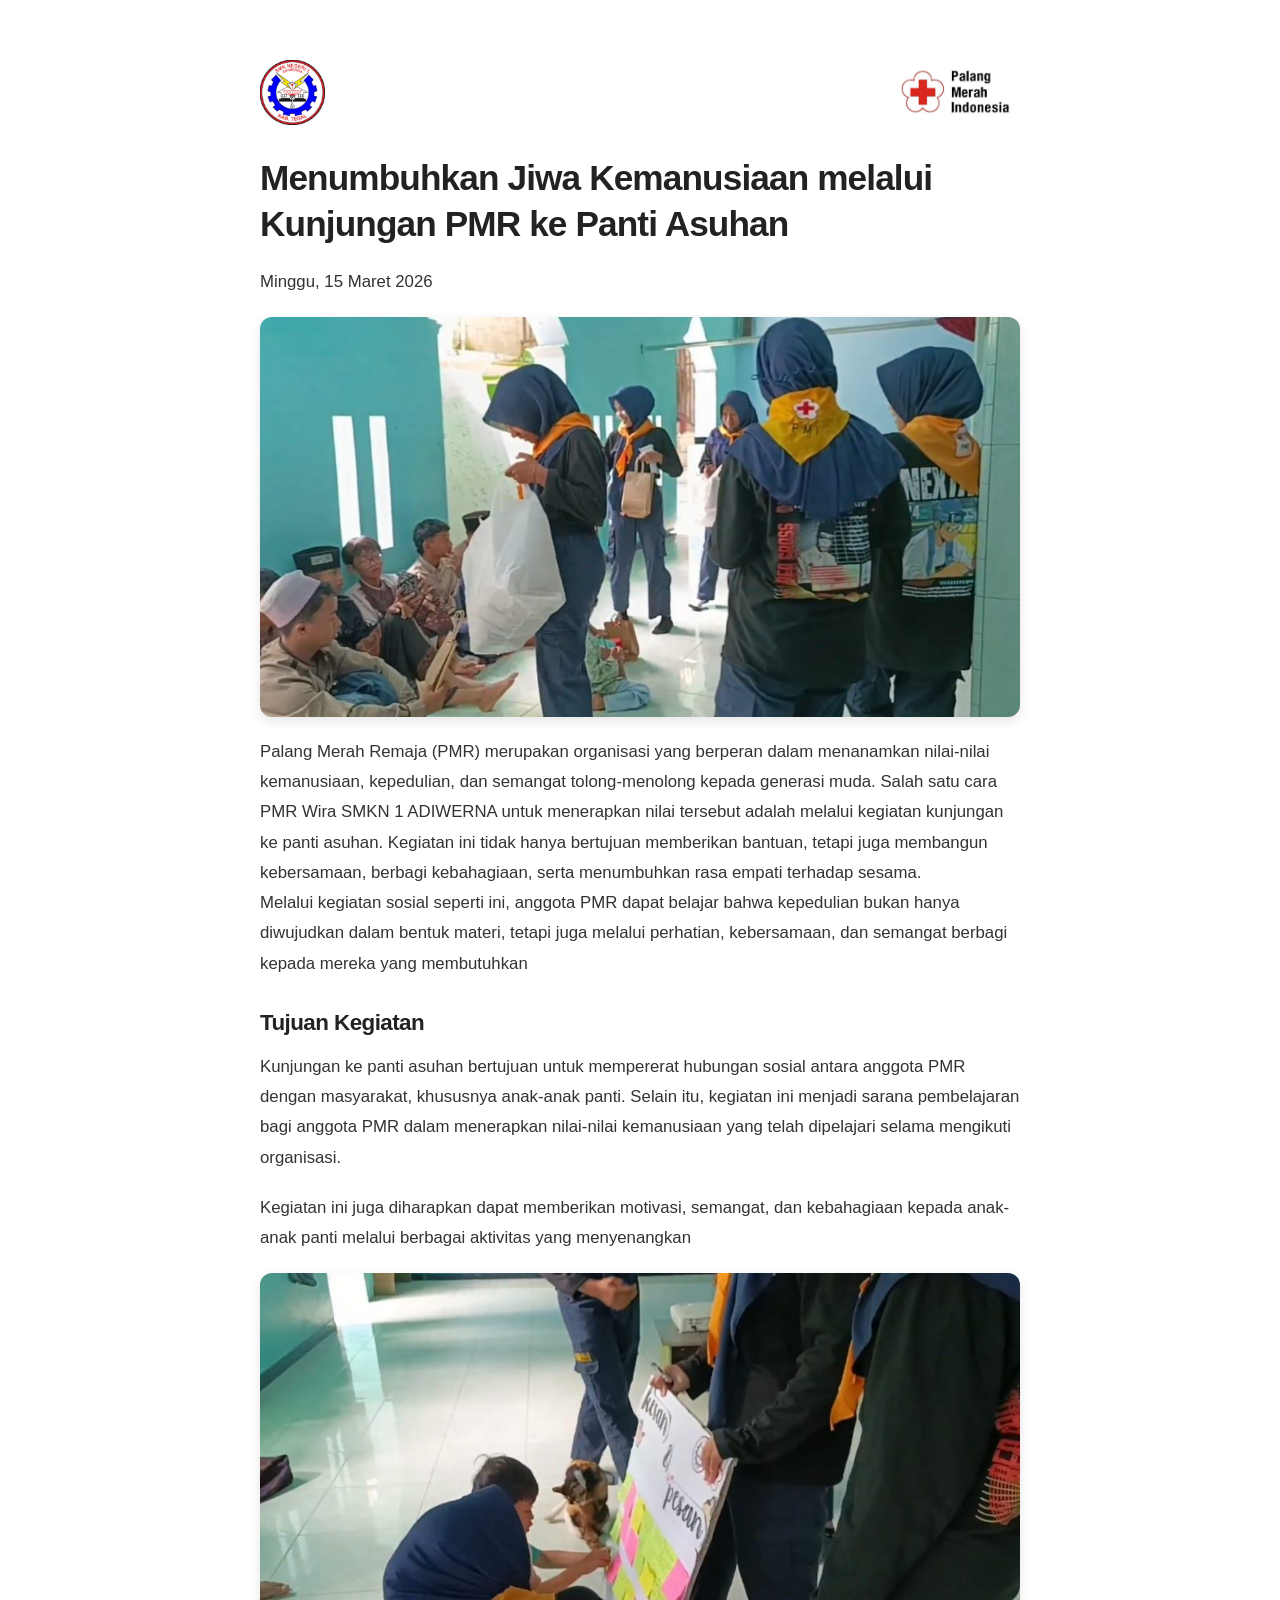
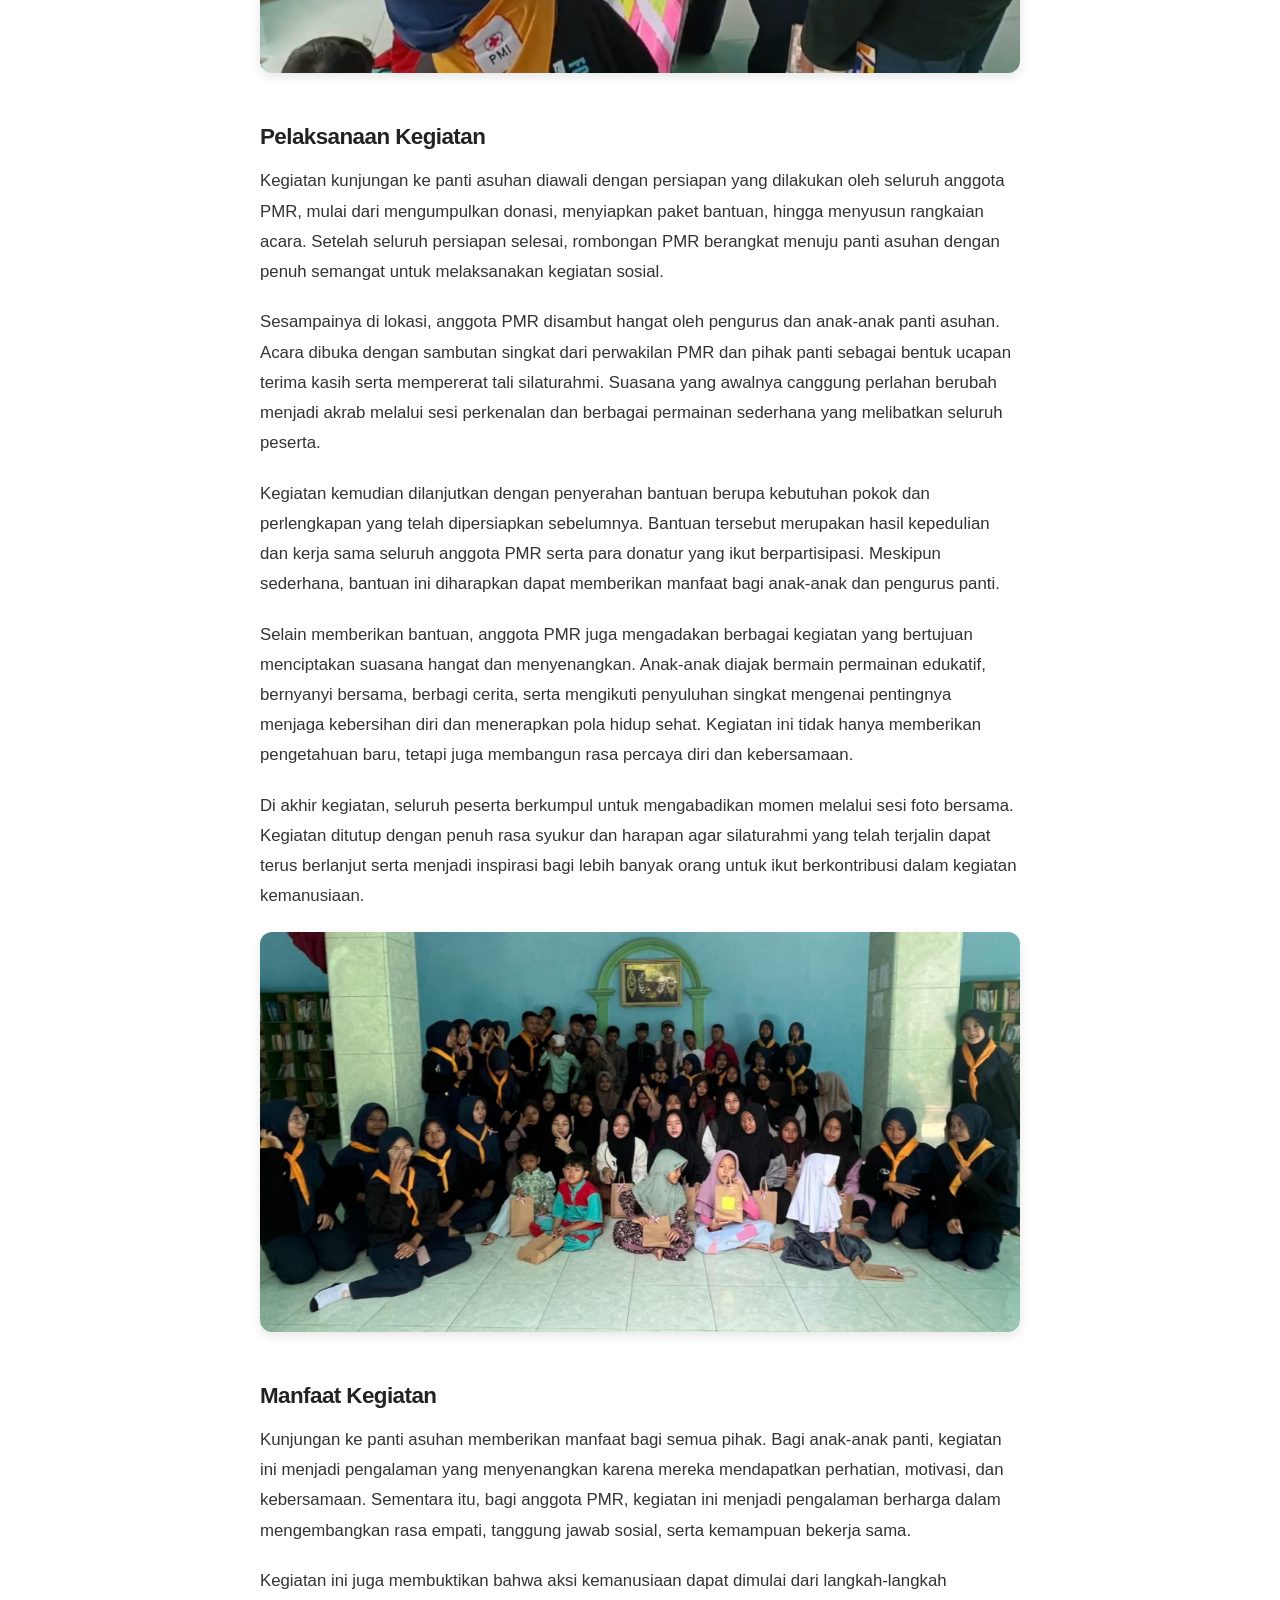
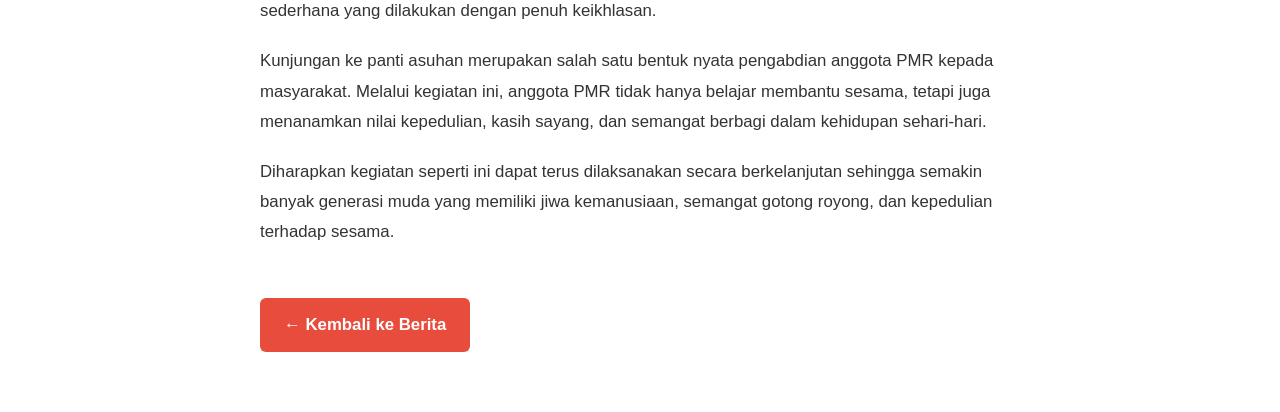
==== berita-bakti-sosial.html @ 1cd14cb6 "Initial commit" ====
<!DOCTYPE html>
<html lang="id">
<head>
    <meta charset="UTF-8">
    <meta name="viewport" content="width=device-width, initial-scale=1.0">
    <title>Menumbuhkan Jiwa Kemanusiaan melalui 
Kunjungan PMR ke Panti Asuhan</title>
    <link rel="stylesheet" href="style.css">
    <style>
        .article-container {
            max-width: 800px;
            margin: 60px auto 60px auto;
            padding: 0 20px;
        }
        /* Style untuk logo di atas */
        .article-header-logos {
            display: flex;
            justify-content: space-between;
            align-items: center;
            margin-bottom: 30px;
        }
        .article-header-logos img {
            height: 65px;
            object-fit: contain;
        }
        .article-title {
            font-size: 2.2rem;
            color: #222;
            line-height: 1.3;
            margin-bottom: 20px;
        }
        .featured-image {
            width: 100%;
            height: 400px;
            object-fit: cover;
            border-radius: 12px;
            margin-bottom: 10px;
            box-shadow: 0 4px 12px rgba(0,0,0,0.1);
        }
        .image-caption {
            font-size: 0.85rem;
            color: #666;
            text-align: center;
            margin-bottom: 30px;
            font-style: italic;
        }
        .article-content {
            line-height: 1.8;
            font-size: 1.05rem;
            color: #333;
        }
        .article-content p {
            margin-bottom: 20px;
        }
        .article-content h3 {
            font-size: 1.4rem;
            color: #222;
            margin-top: 30px;
            margin-bottom: 15px;
        }
        .article-content ul {
            margin-bottom: 25px;
            padding-left: 20px;
        }
        .article-content li {
            margin-bottom: 8px;
        }
        .back-btn {
            display: inline-block;
            margin-top: 30px;
            padding: 12px 24px;
            background: #e74c3c;
            color: white;
            text-decoration: none;
            border-radius: 6px;
            font-weight: bold;
            transition: background 0.3s ease;
        }
        .back-btn:hover {
            background: #c0392b;
        }
    </style>
</head>
<body>

    <main class="article-container">

        <!-- LOGO SEKOLAH (KIRI) & LOGO PMI (KANAN) -->
        <div class="article-header-logos">
            <img src="logo.jpg" alt="Logo SMKN 1 Adiwerna">
            <img src="logo-pmi.jpg" alt="Logo PMI">
        </div>

        <h1 class="article-title">Menumbuhkan Jiwa Kemanusiaan melalui 
Kunjungan PMR ke Panti Asuhan</h1>    

        <div class="article-content">
            <p>
                Minggu, 15 Maret 2026
            </p>
            <img src="baksos1.png"  class="featured-image">
        

        <div class="article-content">

Palang Merah Remaja (PMR) merupakan organisasi yang berperan dalam menanamkan 
nilai-nilai kemanusiaan, kepedulian, dan semangat tolong-menolong kepada generasi muda. 
Salah satu cara PMR Wira SMKN 1 ADIWERNA untuk menerapkan nilai tersebut adalah 
melalui kegiatan kunjungan ke panti asuhan. Kegiatan ini tidak hanya bertujuan memberikan 
bantuan, tetapi juga membangun kebersamaan, berbagi kebahagiaan, serta menumbuhkan rasa 
empati terhadap sesama.
            <p>
                
            
            Melalui kegiatan sosial seperti ini, anggota PMR dapat belajar bahwa kepedulian bukan 
hanya diwujudkan dalam bentuk materi, tetapi juga melalui perhatian, kebersamaan, dan 
semangat berbagi kepada mereka yang membutuhkan
        </p>

        <h3><strong>Tujuan Kegiatan</strong></h3>
        
        <p>Kunjungan ke panti asuhan bertujuan untuk mempererat hubungan sosial antara 
anggota PMR dengan masyarakat, khususnya anak-anak panti. Selain itu, kegiatan ini menjadi 
sarana pembelajaran bagi anggota PMR dalam menerapkan nilai-nilai kemanusiaan yang telah 
dipelajari selama mengikuti organisasi.</p>
<p>Kegiatan ini juga diharapkan dapat memberikan motivasi, semangat, dan 
kebahagiaan kepada anak-anak panti melalui berbagai aktivitas yang menyenangkan</p>
 <div class="article-content">
            <img src="baksos2.png"  class="featured-image">
        <div class="article-content">
            <h3><strong>Pelaksanaan Kegiatan</strong></h3>
            <p>Kegiatan kunjungan ke panti asuhan diawali dengan persiapan yang dilakukan oleh 
seluruh anggota PMR, mulai dari mengumpulkan donasi, menyiapkan paket bantuan, hingga 
menyusun rangkaian acara. Setelah seluruh persiapan selesai, rombongan PMR berangkat 
menuju panti asuhan dengan penuh semangat untuk melaksanakan kegiatan sosial.</p>
<p>Sesampainya di lokasi, anggota PMR disambut hangat oleh pengurus dan anak-anak 
panti asuhan. Acara dibuka dengan sambutan singkat dari perwakilan PMR dan pihak panti 
sebagai bentuk ucapan terima kasih serta mempererat tali silaturahmi. Suasana yang awalnya 
canggung perlahan berubah menjadi akrab melalui sesi perkenalan dan berbagai permainan 
sederhana yang melibatkan seluruh peserta.</p>
<p>Kegiatan kemudian dilanjutkan dengan penyerahan bantuan berupa kebutuhan pokok 
dan perlengkapan yang telah dipersiapkan sebelumnya. Bantuan tersebut merupakan hasil 
kepedulian dan kerja sama seluruh anggota PMR serta para donatur yang ikut berpartisipasi. 
Meskipun sederhana, bantuan ini diharapkan dapat memberikan manfaat bagi anak-anak dan 
pengurus panti.</p>
<p>Selain memberikan bantuan, anggota PMR juga mengadakan berbagai kegiatan yang 
bertujuan menciptakan suasana hangat dan menyenangkan. Anak-anak diajak bermain 
permainan edukatif, bernyanyi bersama, berbagi cerita, serta mengikuti penyuluhan singkat 
mengenai pentingnya menjaga kebersihan diri dan menerapkan pola hidup sehat. Kegiatan ini 
tidak hanya memberikan pengetahuan baru, tetapi juga membangun rasa percaya diri dan 
kebersamaan.</p>
 <p>Di akhir kegiatan, seluruh peserta berkumpul untuk mengabadikan momen melalui sesi 
foto bersama. Kegiatan ditutup dengan penuh rasa syukur dan harapan agar silaturahmi yang 
telah terjalin dapat terus berlanjut serta menjadi inspirasi bagi lebih banyak orang untuk ikut 
berkontribusi dalam kegiatan kemanusiaan.</p>
<div class="article-content">
            <img src="baksos3.png"  class="featured-image">
        <div class="article-content">
            <h3><strong>Manfaat Kegiatan</strong></h3>
           <p> Kunjungan ke panti asuhan memberikan manfaat bagi semua pihak. Bagi anak-anak 
panti, kegiatan ini menjadi pengalaman yang menyenangkan karena mereka mendapatkan 
perhatian, motivasi, dan kebersamaan. Sementara itu, bagi anggota PMR, kegiatan ini menjadi 
pengalaman berharga dalam mengembangkan rasa empati, tanggung jawab sosial, serta 
kemampuan bekerja sama.</p>
<p>Kegiatan ini juga membuktikan bahwa aksi kemanusiaan dapat dimulai dari langkah-langkah sederhana yang dilakukan dengan penuh keikhlasan.</p>
<p>Kunjungan ke panti asuhan merupakan salah satu bentuk nyata pengabdian anggota 
PMR kepada masyarakat. Melalui kegiatan ini, anggota PMR tidak hanya belajar membantu 
sesama, tetapi juga menanamkan nilai kepedulian, kasih sayang, dan semangat berbagi dalam 
kehidupan sehari-hari.</p>
<p>Diharapkan kegiatan seperti ini dapat terus dilaksanakan secara berkelanjutan sehingga 
semakin banyak generasi muda yang memiliki jiwa kemanusiaan, semangat gotong royong, 
dan kepedulian terhadap sesama.</p>


        </div>

        <a href="index.html#berita" class="back-btn">← Kembali ke Berita</a>
    </main>

</body>
</html>
---- style.css ----
/* =====================================
   WEBSITE PMR WIRA
   SMK NEGERI 1 ADIWERNA
   ===================================== */

:root {
    --red: #b90f25;
    --red-dark: #85091a;
    --red-soft: #fff0f2;
    --ink: #22252a;
    --muted: #737780;
    --paper: #ffffff;
    --soft: #f5f5f3;
    --line: #ece7e7;
    --shadow: 0 12px 35px rgba(53, 18, 24, 0.08);
}

/* RESET */
* {
    box-sizing: border-box;
    margin: 0;
    padding: 0;
}

html {
    scroll-behavior: smooth;
    scroll-padding-top: 85px;
}

body {
    font-family: "Segoe UI", Arial, sans-serif;
    color: var(--ink);
    background: var(--paper);
    line-height: 1.7;
}

a {
    color: inherit;
}

section {
    padding: 88px max(6%, calc((100% - 1180px) / 2));
}

h1,
h2,
h3 {
    line-height: 1.25;
    letter-spacing: -0.025em;
}

p {
    line-height: 1.8;
}

/* =====================================
   1. NAVBAR
   ===================================== */

.brand-logo {
    width: 40px;
    height: 40px;
    object-fit: contain;
    border-radius: 50%;
}

.navbar {
    height: 76px;
    display: flex;
    align-items: center;
    justify-content: space-between;
    gap: 24px;
    padding: 0 max(5%, calc((100% - 1240px) / 2));
    background: rgba(255, 255, 255, 0.97);
    border-bottom: 1px solid #f0eeee;
    position: sticky;
    top: 0;
    z-index: 100;
}

.brand {
    display: flex;
    align-items: center;
    gap: 10px;
    text-decoration: none;
    flex-shrink: 0;
}

.brand-mark {
    width: 34px;
    height: 34px;
    display: grid;
    place-items: center;
    border-radius: 10px;
    background: var(--red);
    color: white;
    font-size: 21px;
    font-weight: 900;
}

.brand strong {
    display: block;
    font-size: 14px;
    line-height: 1.2;
}

.brand small {
    display: block;
    color: #85858a;
    font-size: 9px;
    margin-top: 3px;
}

.nav-links {
    display: flex;
    align-items: center;
    gap: 23px;
}

.nav-links a {
    text-decoration: none;
    font-size: 11px;
    font-weight: 700;
    color: #55565c;
    transition: color 0.2s;
    white-space: nowrap;
}

.nav-links a:hover,
.nav-links a:focus {
    color: var(--red);
}

.menu-toggle {
    display: none;
    border: none;
    background: var(--red);
    color: white;
    border-radius: 8px;
    padding: 7px 11px;
    font-size: 21px;
    cursor: pointer;
}

/* =====================================
   2. BERANDA / HERO
   ===================================== */

.hero {
    min-height: 570px;
    position: relative;
    isolation: isolate;
    display: grid;
    place-items: center;
    text-align: center;
    color: white;
    padding: 90px 7%;

    background-image: url("foto bg.jpg");
    background-size: cover;
    background-position: center;
    background-repeat: no-repeat;

    overflow: hidden;
}

.hero::before,
.hero::after {
    content: "";
    position: absolute;
    z-index: -1;
    border: 1px solid rgba(255, 255, 255, 0.11);
    border-radius: 50%;
}

.hero::before {
    width: 540px;
    height: 540px;
    right: -100px;
    top: -230px;
    box-shadow:
        0 0 0 45px rgba(255, 255, 255, 0.025),
        0 0 0 95px rgba(255, 255, 255, 0.02);
}

.hero::after {
    width: 350px;
    height: 350px;
    left: -120px;
    bottom: -220px;
    box-shadow: 0 0 0 45px rgba(255, 255, 255, 0.025);
}

.hero-shade {
    position: absolute;
    inset: 0;
    z-index: -1;
    background: radial-gradient(
        ellipse at 50% 35%,
        rgba(237, 57, 83, 0.23),
        transparent 60%
    );
}

.hero-content {
    max-width: 800px;
}

.eyebrow {
    display: inline-block;
    color: white;
    font-size: 15px;
    font-weight: 800;
    letter-spacing: 2.4px;
}

.eyebrow.red {
    color: var(--red);
}

.eyebrow.light {
    color: #d20a28;
}

.hero h1 {
    margin: 20px 0;
    font-size: clamp(38px, 5.5vw, 65px);
    font-weight: 850;
    color: rgba(255, 255, 255, 0.85);
}

.hero h1 span {
    color: rgb(255, 255, 255, 0.85);
}

.hero-content > p {
    max-width: 620px;
    margin: 0 auto;
    color: #faf7f8;
    font-size: 15px;
}

.hero-actions {
    display: flex;
    justify-content: center;
    flex-wrap: wrap;
    gap: 12px;
    margin-top: 30px;
}

.btn {
    display: inline-flex;
    align-items: center;
    gap: 18px;
    padding: 12px 19px;
    border-radius: 30px;
    font-size: 11px;
    font-weight: 800;
    text-decoration: none;
    transition: transform 0.2s, background 0.2s;
}

.btn:hover {
    transform: translateY(-3px);
}

.btn-red {
    background: #e21b38;
    color: white;
    box-shadow: 0 8px 20px #31081255;
}

.btn-red:hover {
    background: #f02d49;
}

.btn-glass {
    border: 1px solid #ffffff70;
    color: white;
    background: #ffffff0b;
}

.scroll-cue {
    position: absolute;
    bottom: 24px;
    color: #f8dce1;
    font-size: 9px;
    letter-spacing: 2px;
    text-decoration: none;
}

.scroll-cue span {
    padding-left: 10px;
}

/* =====================================
   3. JUDUL SECTION
   ===================================== */

.section-heading {
    text-align: center;
    max-width: 720px;
    margin: 0 auto 43px;
}

.section-heading h2 {
    font-size: clamp(28px, 3vw, 38px);
    margin: 11px 0 12px;
}

.section-heading h2 span {
    color: var(--red);
}

.section-heading > p {
    color: var(--muted);
    font-size: 13px;
}

/* BACKGROUND SECTION */

.soft-bg {
    background: #f5f5f3;
}

/* =====================================
   4. TENTANG KAMI
   Background: Putih
   ===================================== */

.about-grid {
    display: grid;
    grid-template-columns: 1fr 1fr;
    gap: 52px;
    align-items: center;
}

.about-copy {
    width: 100%;
}

.about-photo {
    min-height: 340px;
    overflow: hidden;
    border-radius: 18px;
    box-shadow: var(--shadow);
}

.about-photo img {
    width: 100%;
    height: 340px;
    object-fit: cover;
    display: block;
}

.photo-placeholder {
    display: flex;
    flex-direction: column;
    align-items: center;
    justify-content: center;
    background: linear-gradient(145deg, #f9dfe3, #f2b9c2);
    color: var(--red-dark);
    text-align: center;
}

.photo-symbol {
    display: grid;
    place-items: center;
    width: 100px;
    height: 100px;
    border-radius: 50%;
    background: #ffffff90;
    font-size: 58px;
}

.photo-placeholder p {
    margin-top: 15px;
    font-weight: 800;
}

.photo-placeholder small {
    font-size: 11px;
}

.about-copy h3 {
    font-size: 24px;
    margin-bottom: 17px;
}

.about-copy > p {
    font-size: 14px;
    color: var(--muted);
    margin-bottom: 14px;
}

.mini-stat {
    display: flex;
    align-items: center;
    gap: 13px;
    padding: 15px;
    margin-top: 20px;
    border-radius: 12px;
    background: var(--red-soft);
}

.mini-stat > span {
    display: grid;
    place-items: center;
    width: 40px;
    height: 40px;
    border-radius: 10px;
    background: white;
    color: var(--red);
    font-size: 25px;
}

.mini-stat strong,
.mini-stat small {
    display: block;
}

.mini-stat strong {
    font-size: 12px;
}

.mini-stat small {
    font-size: 10px;
    color: var(--muted);
    margin-top: 3px;
}

/* VISI DAN MISI */

.vision-grid {
    display: grid;
    grid-template-columns: 0.85fr 1.15fr;
    gap: 24px;
    margin-top: 60px;
}

.vision-card {
    padding: 30px;
    border: 1px solid #f0dfe2;
    border-radius: 15px;
    background: white;
    box-shadow: var(--shadow);
}

.round-icon {
    width: 43px;
    height: 43px;
    display: grid;
    place-items: center;
    border-radius: 50%;
    background: var(--red-soft);
    color: var(--red);
    font-size: 23px;
}

.vision-card h3 {
    margin: 16px 0 10px;
    font-size: 19px;
}

.vision-card p,
.vision-card li {
    color: var(--muted);
    font-size: 12px;
}

.vision-card ul {
    list-style: none;
}

.vision-card li {
    position: relative;
    padding: 7px 0 7px 20px;
    border-bottom: 1px solid #f2eeee;
}

.vision-card li::before {
    content: "•";
    position: absolute;
    left: 3px;
    color: var(--red);
    font-size: 20px;
    line-height: 1.2;
}

.small-note {
    max-width: 900px;
    margin: 20px auto 0;
    color: #89858a;
    text-align: center;
    font-size: 10px;
}

/* =====================================
   5. KEPENGURUSAN
   Background: Abu-abu soft
   ===================================== */

.team-grid {
    display: grid;
    grid-template-columns: repeat(4, 1fr);
    gap: 20px;
}

.team-card {
    padding: 28px 18px;
    background: white;
    border: 1px solid #eee8e8;
    border-radius: 15px;
    text-align: center;
    transition: transform 0.2s, box-shadow 0.2s;
}

.team-card:hover {
    transform: translateY(-5px);
    box-shadow: var(--shadow);
}

.avatar {
    width: 87px;
    height: 87px;
    display: grid;
    place-items: center;
    margin: 0 auto 17px;
    border-radius: 50%;
    background: #f9e0e4;
    font-size: 42px;
}

.role,
.tag {
    color: var(--red);
    font-size: 13px;
    font-weight: 900;
    letter-spacing: 1px;
}

.team-card h3 {
    font-size: 14px;
    margin: 4px 0 3px;
}

.team-grid {
    display: flex;
    flex-direction: column;
    align-items: center;
    gap: 30px;
}

.pembina-card {
    width: 280px;
}

.pengurus-pimpinan {
    display: grid;
    grid-template-columns: repeat(2, minmax(0, 1fr));
    gap: 25px;
    width: 100%;
    max-width: 600px;
}

.pengurus-lainnya {
    display: grid;
    grid-template-columns: repeat(4, minmax(0, 1fr));
    gap: 15px;
    width: 100%;
}

.pengurus-pimpinan .team-card,
.pengurus-lainnya .team-card {
    min-width: 0;
    width: 100%;
}

/* =====================================
   6. KEGIATAN
   Background: Putih
   ===================================== */

.activity-grid {
    display: grid;
    grid-template-columns: repeat(3, minmax(0, 1fr));
    gap: 25px;
}

.activity-card {
    display: flex;
    gap: 17px;
    padding: 25px 22px;
    border: 1px solid var(--line);
    border-radius: 15px;
    background: rgb(255, 255, 255);
    transition: transform 0.2s, box-shadow 0.2s;
}

.activity-card:hover {
    transform: translateY(-4px);
    box-shadow: var(--shadow);
}

.activity-icon {
    flex: 0 0 47px;
    width: 47px;
    height: 47px;
    display: grid;
    place-items: center;
    border-radius: 13px;
    background: var(--red-soft);
    color: var(--red);
    font-size: 25px;
}

.card-body h3 {
    font-size: 15px;
    margin: 7px 0;
}

.card-body p {
    color: var(--muted);
    font-size: 11px;
    line-height: 1.8;
}

/* =====================================
   7. ARTIKEL DAN BERITA
   Background: Abu-abu soft
   ===================================== */

.heading-row {
    display: flex;
    align-items: end;
    justify-content: space-between;
    gap: 20px;
    max-width: none;
    text-align: left;
}

.heading-row > div {
    max-width: 700px;
}

.text-link {
    display: inline-block;
    padding: 9px 14px;
    border-radius: 22px;
    background: var(--red);
    color: white;
    font-size: 10px;
    font-weight: 800;
    text-decoration: none;
    white-space: nowrap;
}
.news-grid {
    display: grid;
    grid-template-columns: repeat(3, minmax(0, 1fr));
    gap: 23px;
    width: 100%;
}

.news-card {
    min-width: 0;
    height: 100%;
}
.news-card:hover {
    transform: translateY(-5px);
    box-shadow: var(--shadow);
}

.news-image {
    height: 185px;
    display: flex;
    align-items: end;
    padding: 16px;
    background: linear-gradient(135deg, #8f2436, #eaa3ae);
}

.news-image span {
    padding: 6px 9px;
    border-radius: 5px;
    background: #ffffffdf;
    color: var(--red);
    font-size: 9px;
    font-weight: 800;
    letter-spacing: 1px;
}

.news-one {
    background: url("foto-prestasi.png") center/cover no-repeat;
}

.news-two {
    background: url("foto-bina-madya-1.png") center/cover no-repeat;
}

.news-three {
    background: url("baksos3.png") center/cover no-repeat;
}


.news-body {
    padding: 21px;
}

.news-body small {
    color: var(--red);
    font-size: 9px;
    font-weight: 800;
    letter-spacing: 0.8px;
}

.news-body h3 {
    margin: 9px 0;
    font-size: 16px;
}

.news-body p {
    color: var(--muted);
    font-size: 11px;
}

.news-body a {
    display: inline-block;
    margin-top: 15px;
    color: var(--red);
    font-size: 11px;
    font-weight: 800;
    text-decoration: none;
}

/* =====================================
   8. KEJUARAAN DAN PRESTASI
   Background: Putih
   ===================================== */

.achievement-grid {
    display: grid;
    grid-template-columns: repeat(3, 1fr);
    gap: 22px;
}

.achievement-card {
    padding: 32px 25px;
    border: 1px solid #eee3e4;
    border-radius: 16px;
    text-align: center;
    background: white;
}

.achievement-card.featured {
    background: var(--red);
    color: white;
    border-color: var(--red);
    transform: translateY(-8px);
    box-shadow: 0 16px 35px #b90f2526;
}

.trophy {
    font-size: 43px;
    margin-bottom: 14px;
}

.achievement-card h3 {
    margin: 12px 0 9px;
    font-size: 18px;
}

.achievement-card p {
    font-size: 12px;
    color: var(--muted);
}

.achievement-card.featured p {
    color: #ffe8eb;
}

.achievement-card.featured .tag {
    color: #ffe1e6;
}

/* =====================================
   9. MEDIA SOSIAL
   Background: Abu-abu soft
   ===================================== */

.social-section {
    padding: 68px 6%;
    color: var(--ink);
    text-align: center;
    background: #f5f5f3;
}

.social-inner {
    max-width: 750px;
    margin: auto;
}

.social-inner h2 {
    font-size: clamp(27px, 4vw, 38px);
    margin: 12px 0;
}

.social-inner h2 span {
    color: var(--red);
}

.social-inner > p {
    color: var(--muted);
    font-size: 13px;
}

.social-links {
    display: flex;
    justify-content: center;
    flex-wrap: wrap;
    gap: 13px;
    margin: 27px 0 17px;
}

.social-links a {
    display: flex;
    align-items: center;
    gap: 10px;
    min-width: 130px;
    justify-content: center;
    padding: 12px 18px;
    border: 1px solid #e0dada;
    border-radius: 10px;
    color: var(--red);
    background: white;
    text-decoration: none;
    font-size: 20px;
    transition: background 0.2s;
}

.social-links a:hover {
    background: var(--red-soft);
}

.social-links span {
    font-size: 11px;
    font-weight: 800;
}

.social-inner > small {
    color: var(--muted);
    font-size: 10px;
}

/* =====================================
   10. FOOTER
   Background: Merah tua
   ===================================== */

footer {
    padding: 35px 6%;
    text-align: center;
    background: #8e0000;
    color: white;
}

.footer-brand {
    justify-content: center;
    margin-bottom: 13px;
}

footer > p {
    color: #ffe1e5;
    font-size: 11px;
}

footer .copyright {
    margin-top: 17px;
    padding-top: 16px;
    border-top: 1px solid #ffffff40;
    color: #ffdede;
    font-size: 10px;
}

/* =====================================
   11. RESPONSIVE TABLET
   ===================================== */

@media (max-width: 1050px) {
    .navbar {
        padding: 0 4%;
    }

    .nav-links {
        gap: 12px;
    }

    .nav-links a {
        font-size: 10px;
    }

    section {
        padding-left: 5%;
        padding-right: 5%;
    }

    .activity-grid {
        grid-template-columns: repeat(2, 1fr);
    }
}

/* =====================================
   12. RESPONSIVE HP
   ===================================== */

@media (max-width: 760px) {
    .navbar {
        height: 70px;
    }

    .menu-toggle {
        display: block;
    }

    .nav-links {
        display: none;
        position: absolute;
        top: 69px;
        left: 0;
        right: 0;
        padding: 18px 6% 22px;
        flex-direction: column;
        align-items: stretch;
        gap: 0;
        background: white;
        border-bottom: 1px solid var(--line);
        box-shadow: var(--shadow);
    }

    .nav-links.show {
        display: flex;
    }

    .nav-links a {
        padding: 11px 0;
        font-size: 13px;
        border-bottom: 1px solid #f4eeee;
    }

    .hero {
        min-height: 530px;
        padding: 70px 7%;
    }

    .hero h1 {
        font-size: 39px;
    }

    .about-grid,
    .vision-grid {
        grid-template-columns: 1fr;
    }

    .about-photo {
        min-height: 260px;
    }

    .team-grid {
        grid-template-columns: repeat(2, 1fr);
    }

    .news-grid,
    .achievement-grid {
        grid-template-columns: 1fr;
    }

    .heading-row {
        align-items: start;
        flex-direction: column;
    }

    .achievement-card.featured {
        transform: none;
    }
}

/* =====================================
   13. RESPONSIVE HP KECIL
   ===================================== */

@media (max-width: 480px) {
    section {
        padding: 62px 5%;
    }

    .hero h1 {
        font-size: 34px;
    }

    .hero-content > p {
        font-size: 13px;
    }

    .activity-grid {
        grid-template-columns: 1fr;
    }

    .activity-card {
        padding: 21px 18px;
    }

    .team-grid {
        gap: 12px;
    }

    .team-card {
        padding: 22px 10px;
    }

    .avatar {
        width: 68px;
        height: 68px;
        font-size: 34px;
    }

    .social-links {
        flex-direction: column;
        align-items: stretch;
    }

    .social-links a {
        width: 100%;
    }
}

/* =====================================
   14. TAMBAHAN RESPONSIVE DAN GAMBAR
   ===================================== */

@media (max-width: 600px) {
    .activity-grid {
        grid-template-columns: 1fr;
    }

    .pengurus-lainnya {
        grid-template-columns: repeat(2, minmax(0, 1fr));
    }
}

@media (min-width: 769px) {
    .about-grid {
        display: grid;
        grid-template-columns: 1fr 1fr;
        align-items: center;
    }
}

.member-avatar img {
    width: 85px;
    height: 85px;
    object-fit: cover;
    border-radius: 50%;
    display: block;
    margin: auto;
}

.section-title {
    font-size: 38px;
}
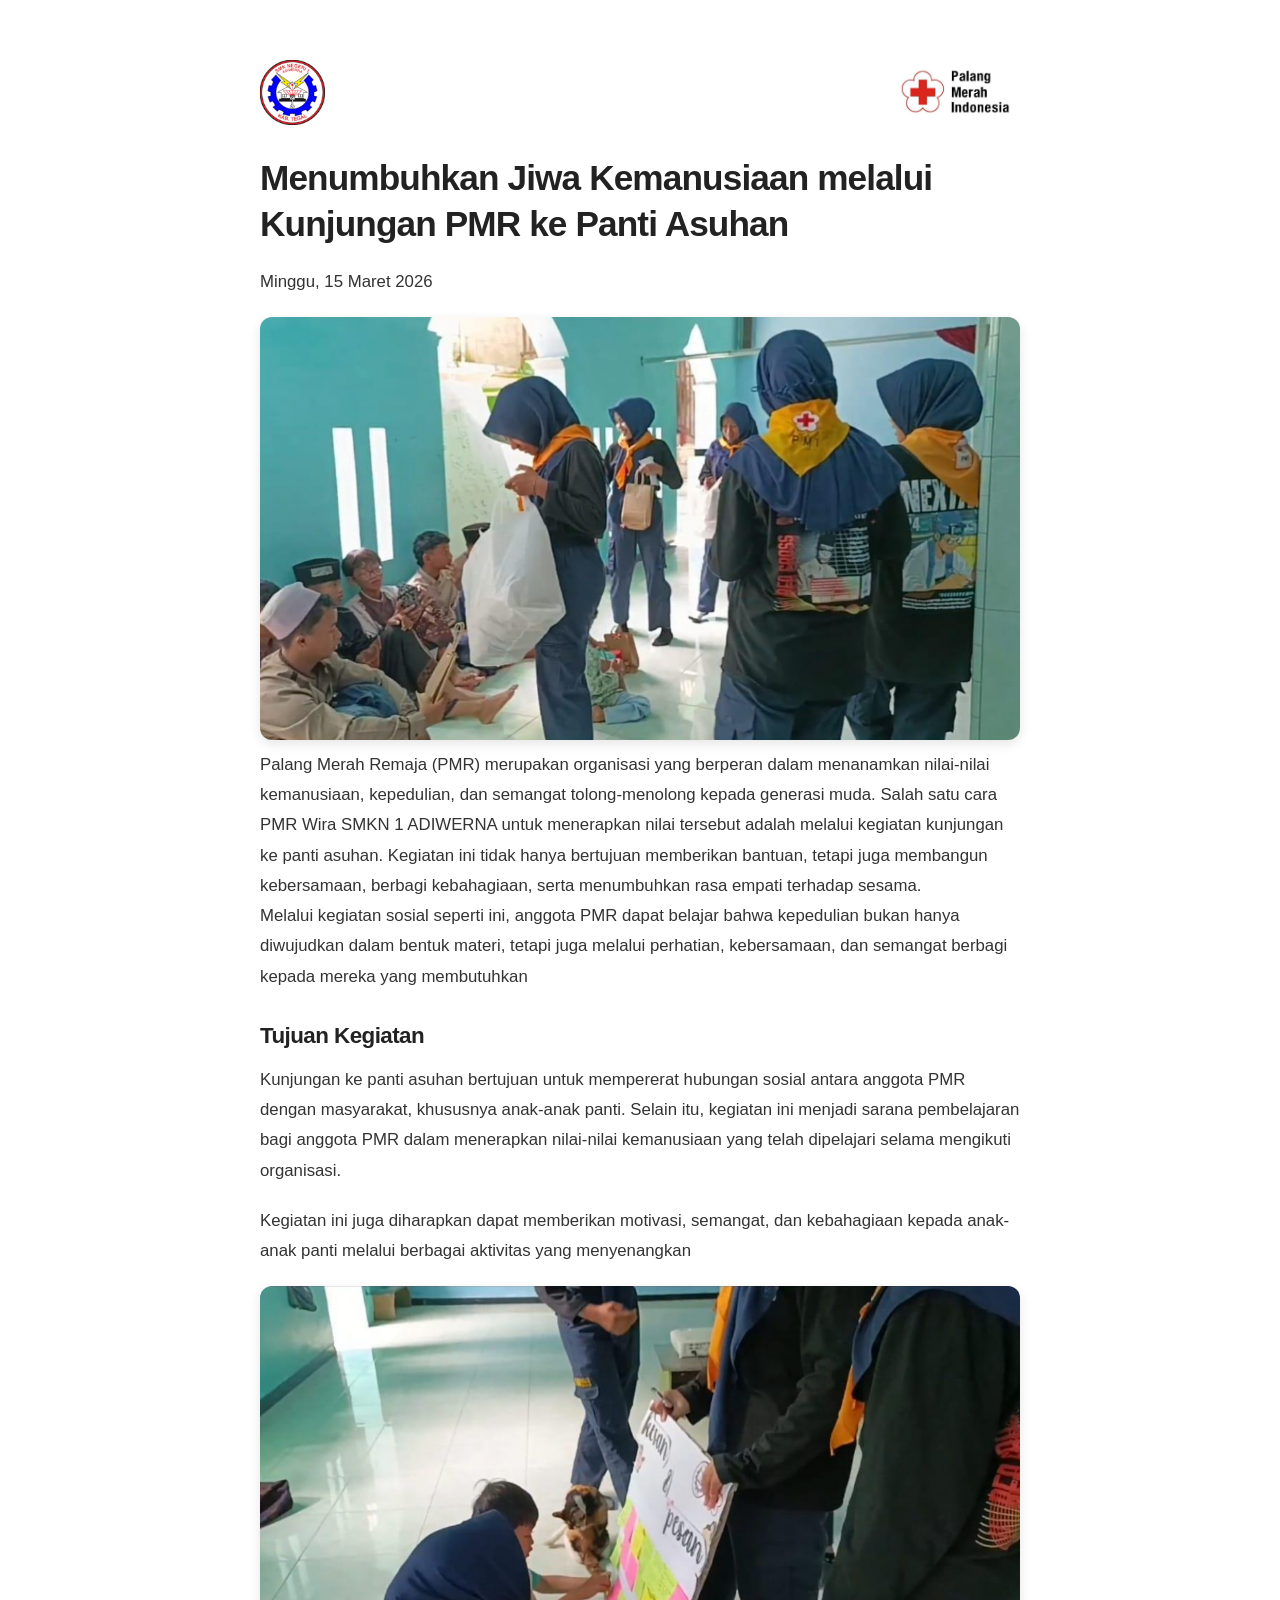
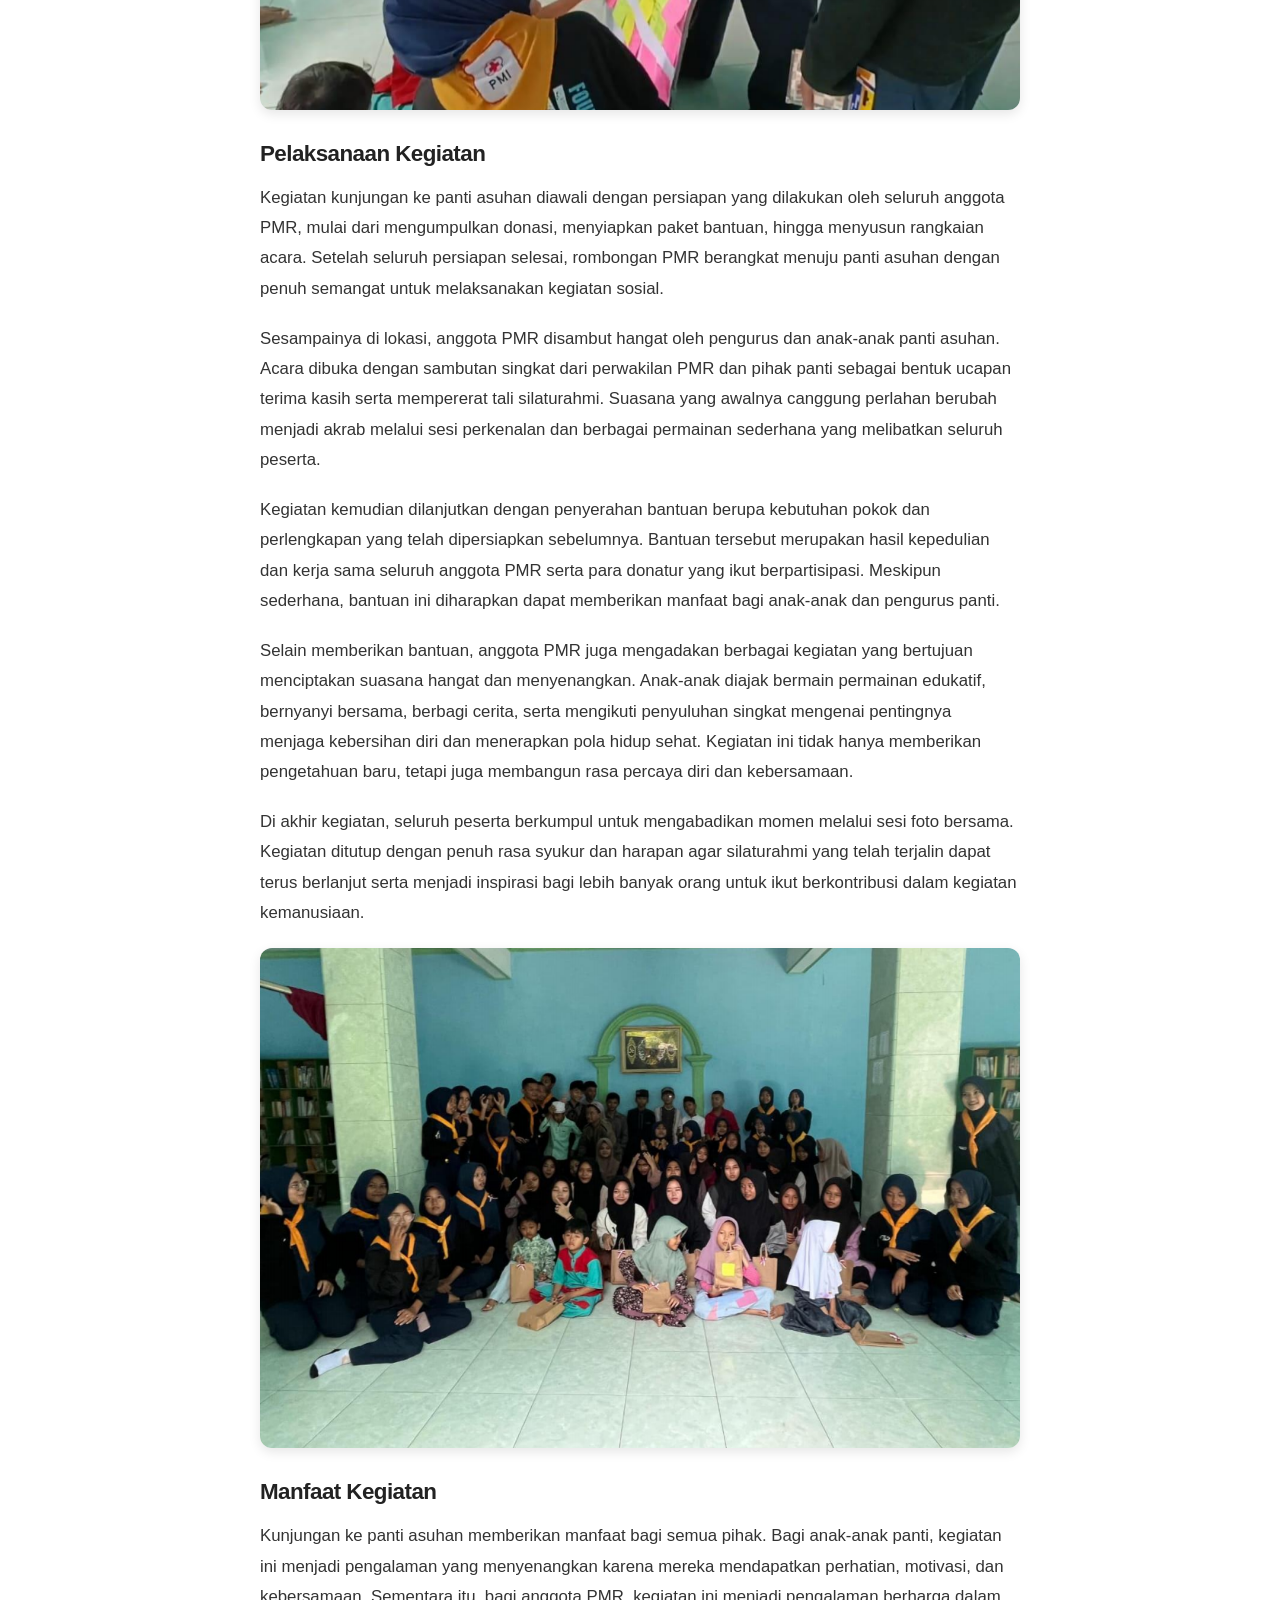
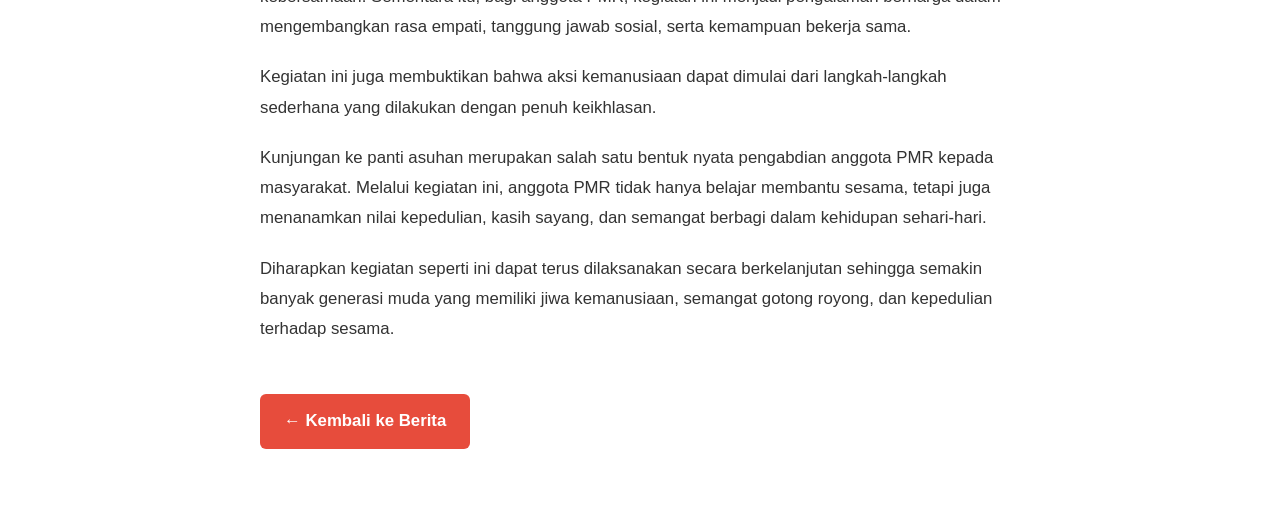
==== commit fb35dc41: "Update website PMR" ====
--- a/berita-bakti-sosial.html
+++ b/berita-bakti-sosial.html
@@ -29,14 +29,17 @@
             line-height: 1.3;
             margin-bottom: 20px;
         }
-        .featured-image {
-            width: 100%;
-            height: 400px;
-            object-fit: cover;
-            border-radius: 12px;
-            margin-bottom: 10px;
-            box-shadow: 0 4px 12px rgba(0,0,0,0.1);
-        }
+        
+.featured-image {
+    display: block;
+    width: 100%;
+    height: auto;
+    object-fit: contain;
+    border-radius: 12px;
+    margin: 20px 0 10px;
+    box-shadow: 0 4px 12px rgba(0,0,0,0.1);
+}
+
         .image-caption {
             font-size: 0.85rem;
             color: #666;
@@ -79,6 +82,38 @@
         .back-btn:hover {
             background: #c0392b;
         }
+        
+@media screen and (max-width: 600px) {
+    .article-container {
+        margin: 25px auto;
+        padding: 0 15px;
+    }
+
+    .article-title {
+        font-size: 1.6rem;
+    }
+
+    .article-header-logos img {
+        height: 50px;
+        max-width: 42%;
+    }
+
+    .article-content {
+        font-size: 1rem;
+        line-height: 1.7;
+    }
+
+    .featured-image {
+        width: 100%;
+        height: auto;
+    }
+
+    .image-caption {
+        font-size: 0.8rem;
+        line-height: 1.5;
+    }
+}
+
     </style>
 </head>
 <body>
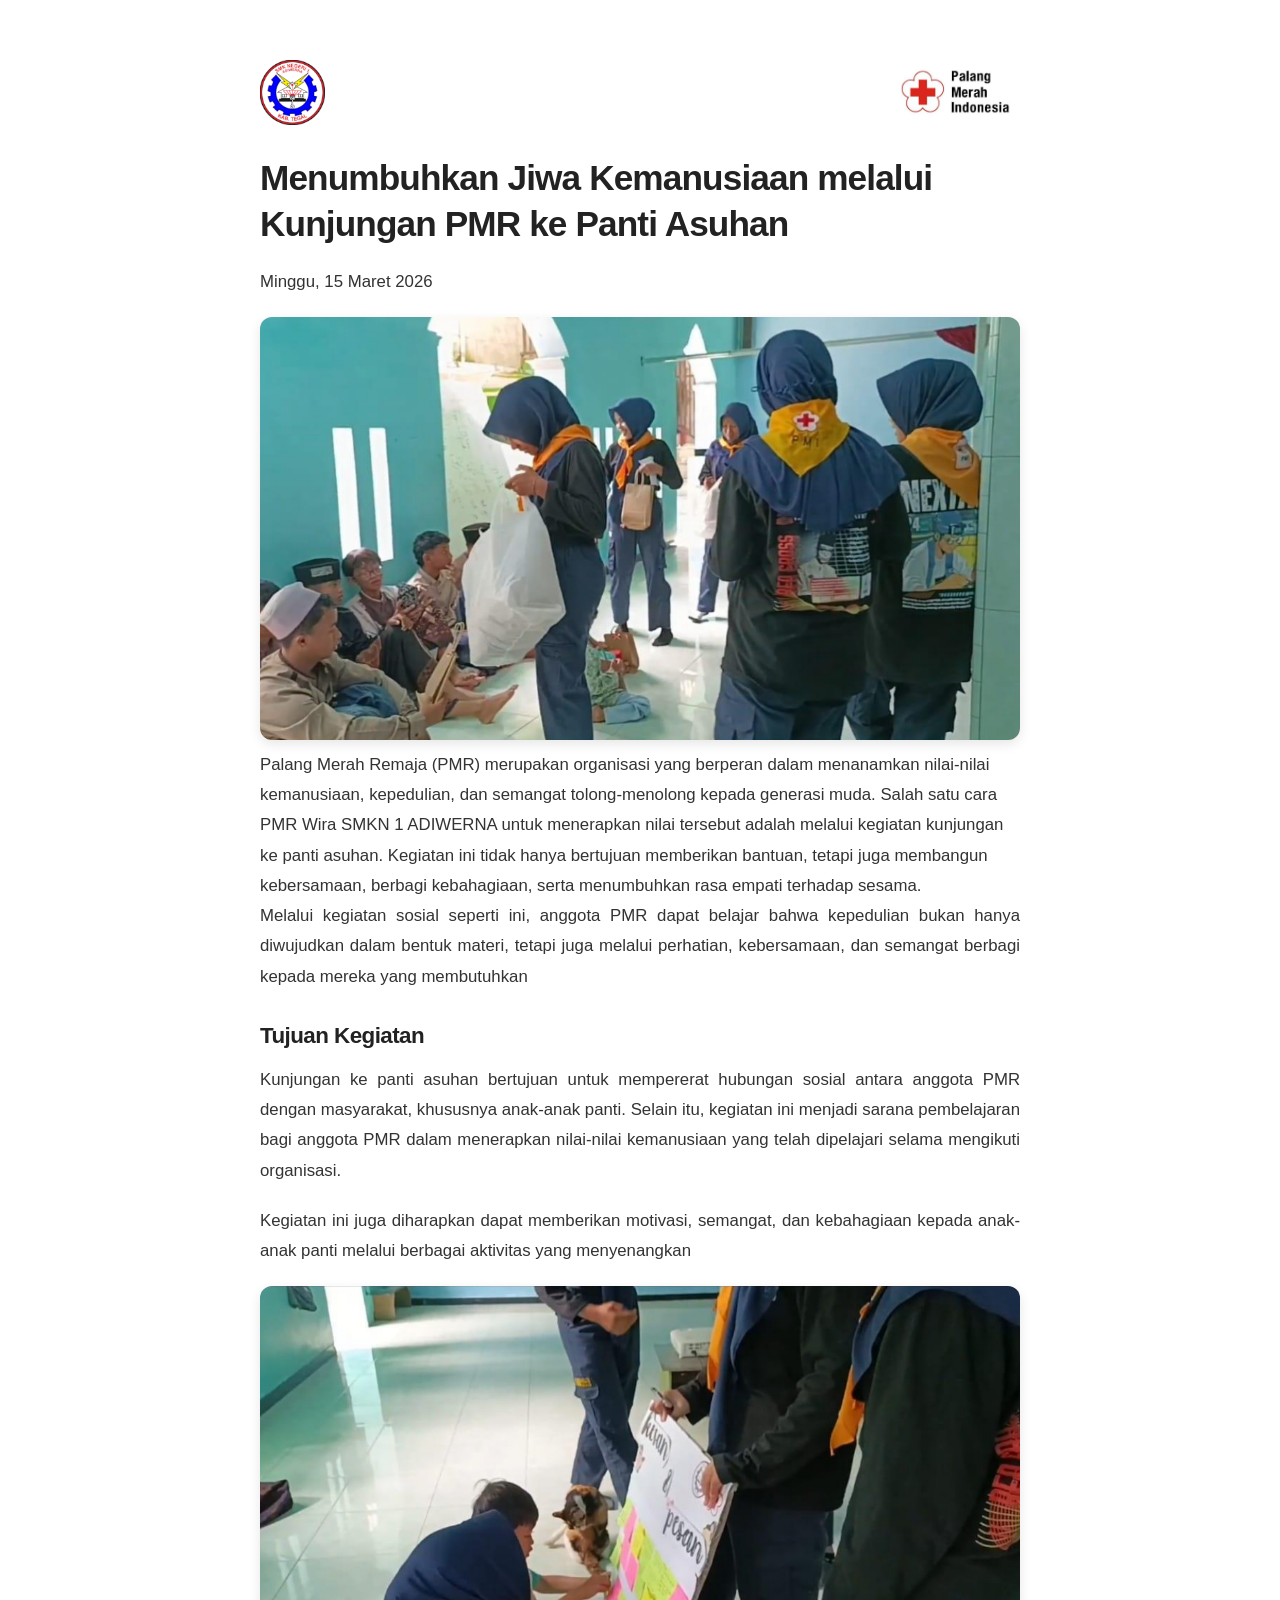
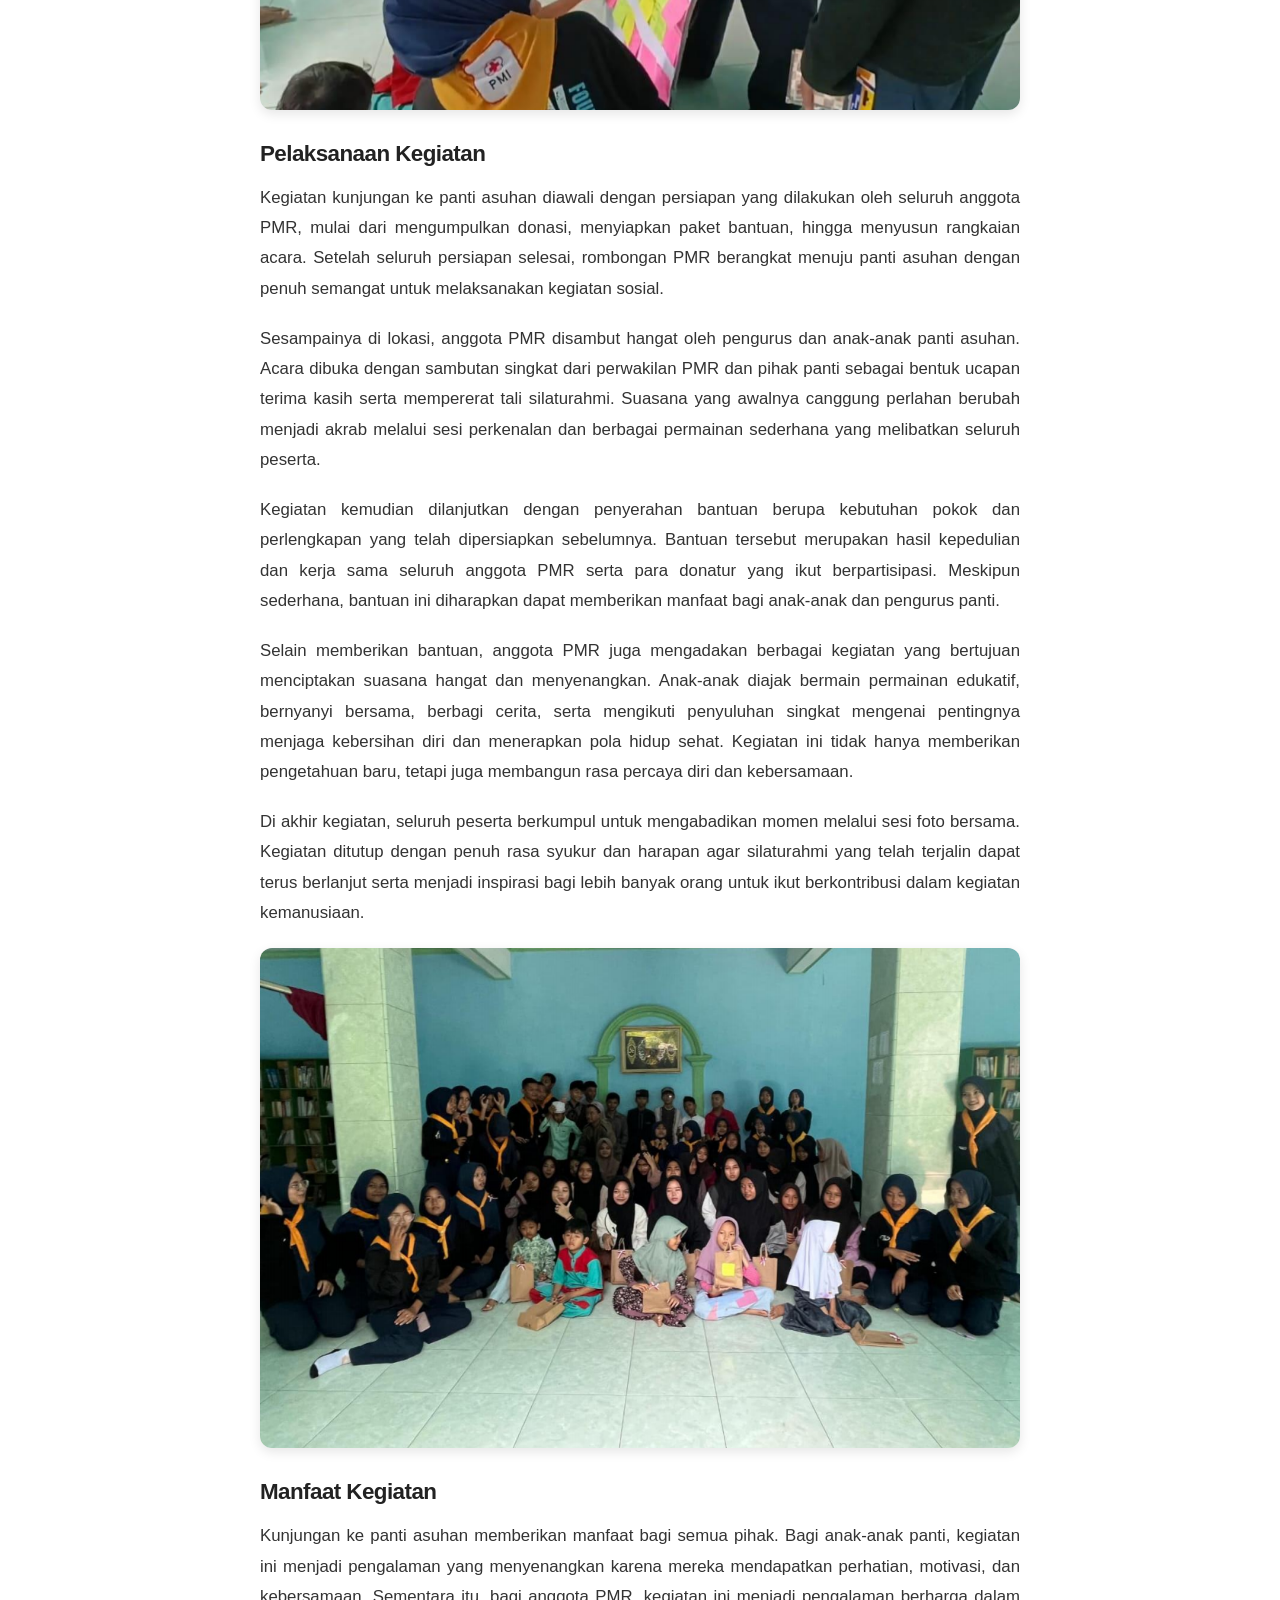
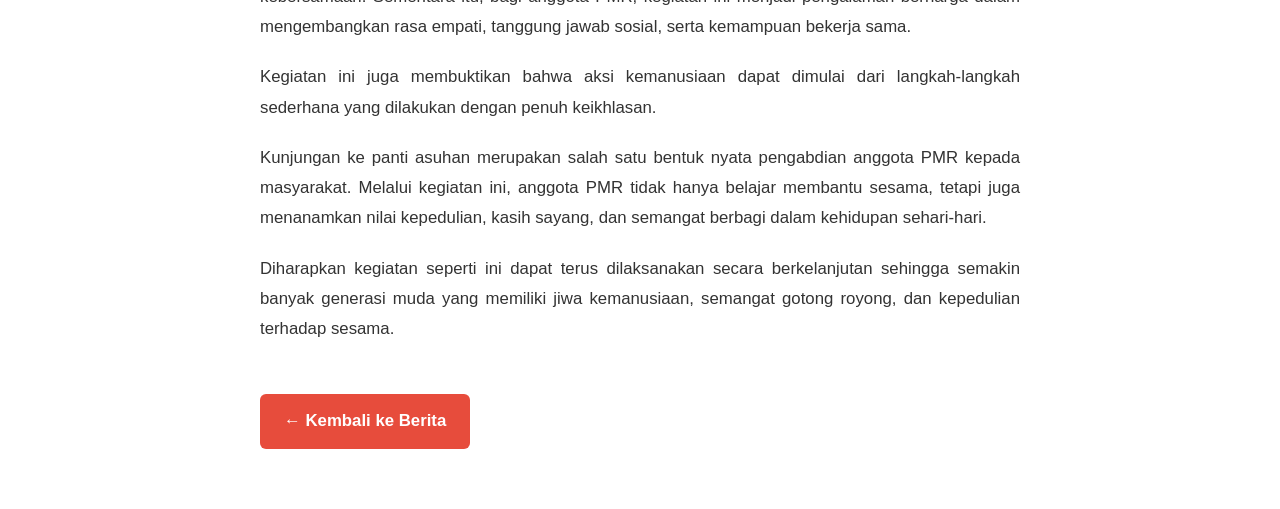
==== commit dd7b7c36: "Update seluruh website PMR" ====
--- a/berita-bakti-sosial.html
+++ b/berita-bakti-sosial.html
@@ -7,6 +7,11 @@
 Kunjungan PMR ke Panti Asuhan</title>
     <link rel="stylesheet" href="style.css">
     <style>
+        
+.article-content p {
+    text-align: justify;
+}
+
         .article-container {
             max-width: 800px;
             margin: 60px auto 60px auto;
--- a/style.css
+++ b/style.css
@@ -146,6 +146,7 @@
    2. BERANDA / HERO
    ===================================== */
 
+
 .hero {
     min-height: 570px;
     position: relative;
@@ -158,11 +159,12 @@
 
     background-image: url("foto bg.jpg");
     background-size: cover;
-    background-position: center;
+    background-position: center center;
     background-repeat: no-repeat;
 
     overflow: hidden;
 }
+
 
 .hero::before,
 .hero::after {
@@ -1035,6 +1037,16 @@
    14. TAMBAHAN RESPONSIVE DAN GAMBAR
    ===================================== */
 
+/* Background beranda di HP */
+@media (max-width: 760px) {
+    .hero {
+        background-size: cover;
+        background-position: center center;
+        background-repeat: no-repeat;
+        min-height: 530px;
+    }
+}
+
 @media (max-width: 600px) {
     .activity-grid {
         grid-template-columns: 1fr;
